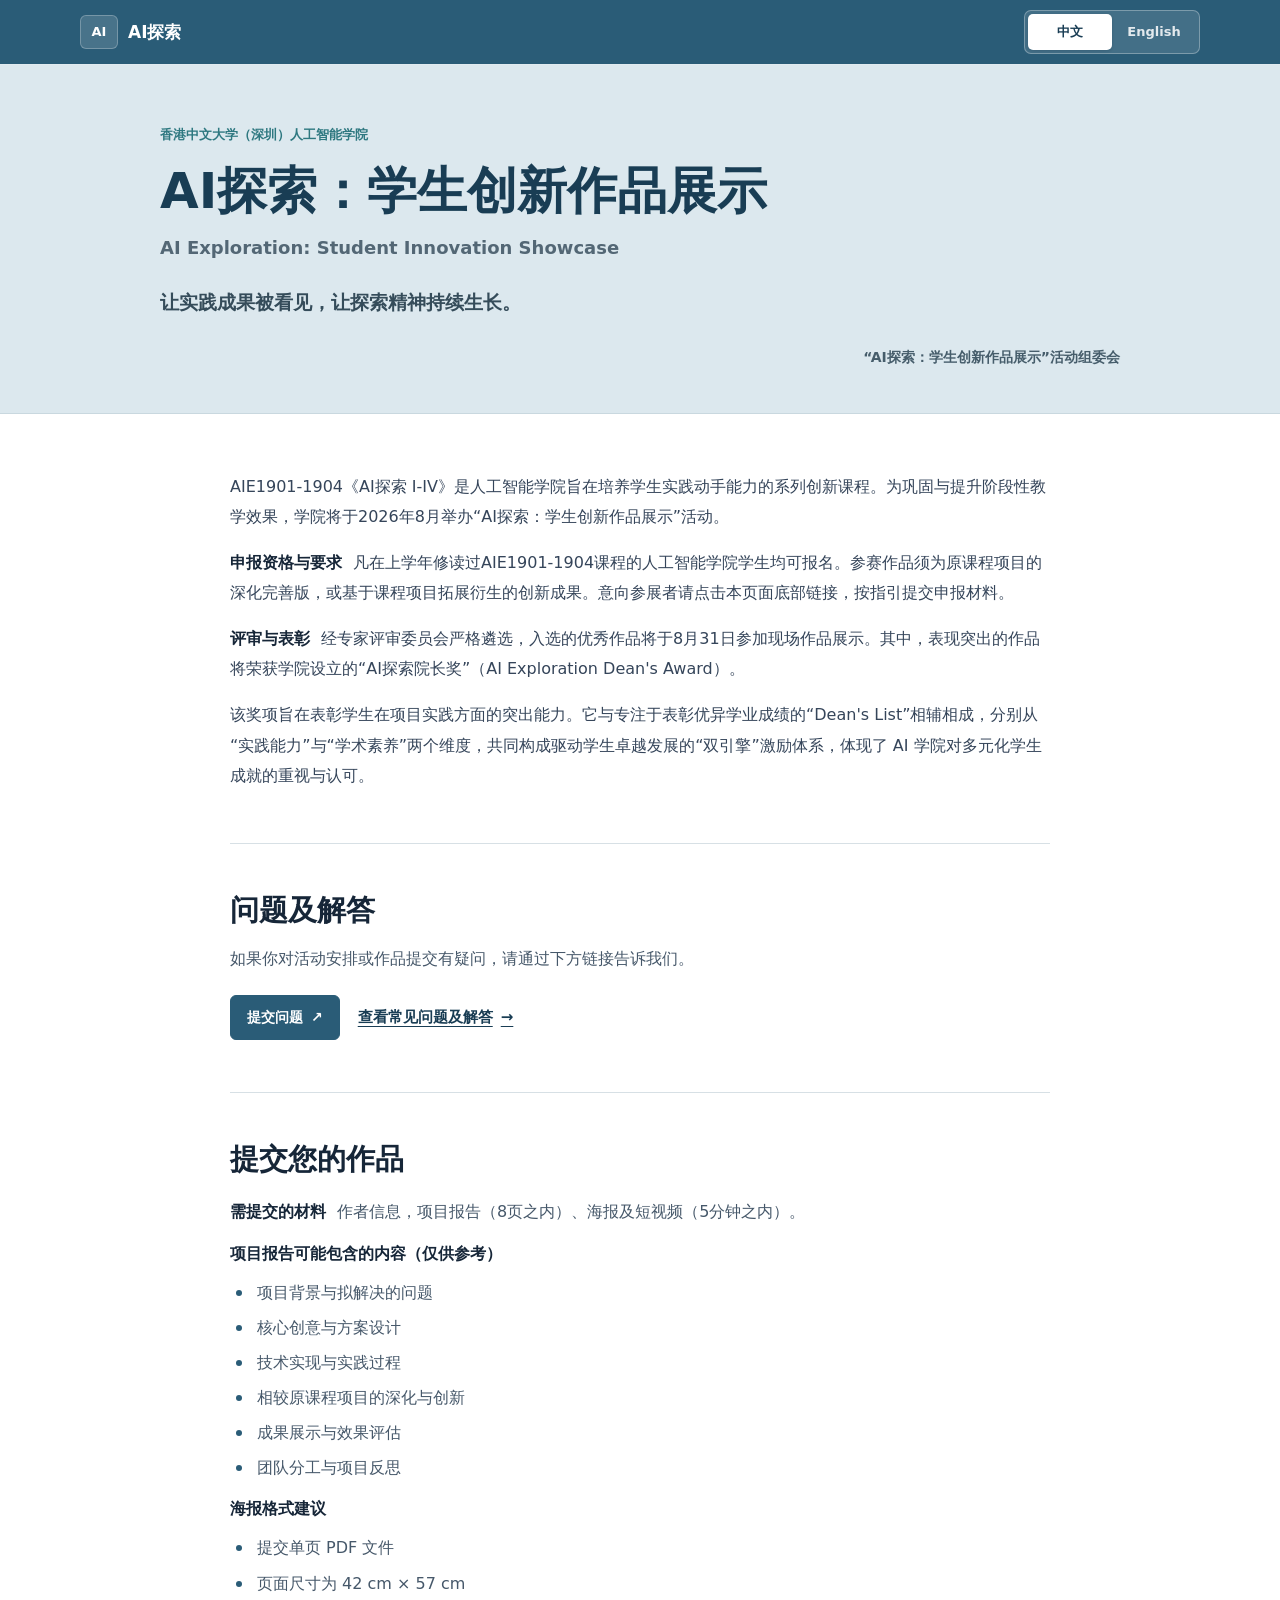
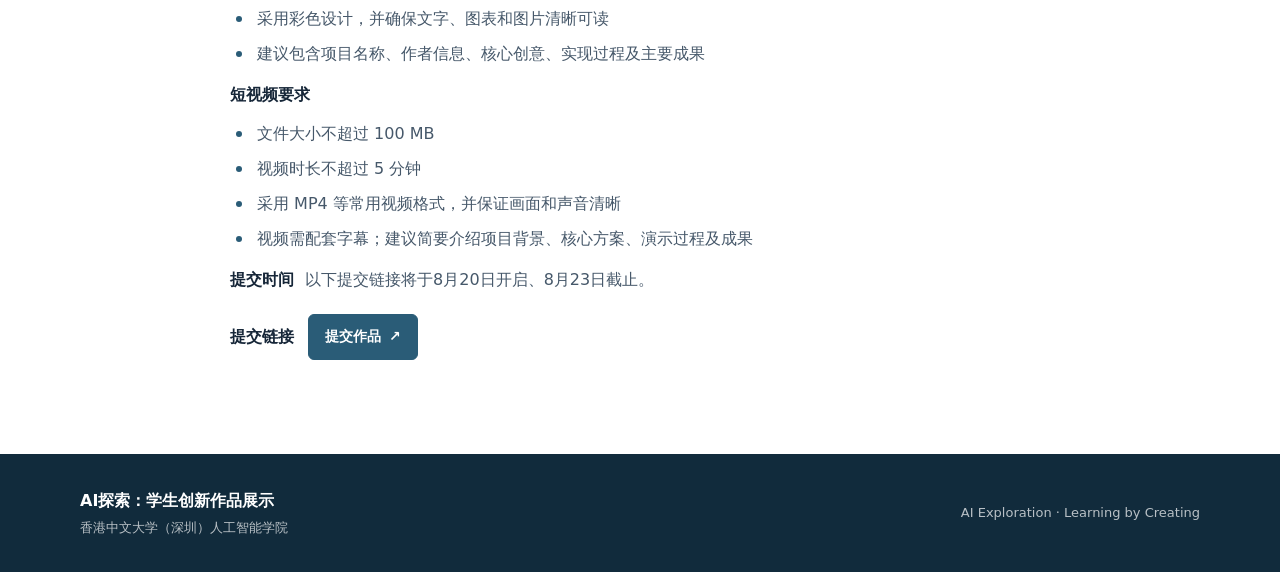
==== index.html @ a1a2e2e6 "UD" ====
<!DOCTYPE html>
<html lang="zh-CN">
<head>
  <meta charset="UTF-8" />
  <meta name="viewport" content="width=device-width, initial-scale=1.0" />
  <meta name="description" content="AI探索系列课程学生创新作品展示活动信息与参与入口" />
  <title>AI探索：学生创新作品展示</title>
  <link rel="icon" type="image/png" href="./assets/images/favicon.png" />
  <link rel="apple-touch-icon" href="./assets/images/favicon.png" />
  <link rel="stylesheet" href="./css/style.css?v=20260812-2" />
</head>
<body>
  <header class="site-header">
    <div class="container nav-wrap">
      <a class="brand" href="#top" aria-label="AI Exploration">
        <span class="brand-mark" aria-hidden="true">AI</span>
        <span class="brand-text" id="brand-text">AI探索</span>
      </a>
      <div class="language-switch" id="language-switch" role="group" aria-label="选择网站语言">
        <button type="button" data-language="zh" class="active" aria-pressed="true">中文</button>
        <button type="button" data-language="en" aria-pressed="false">English</button>
      </div>
    </div>
  </header>

  <main id="app" tabindex="-1"></main>

  <footer class="site-footer">
    <div class="container footer-grid">
      <div>
        <div class="footer-brand" id="footer-brand">AI探索：学生创新作品展示</div>
        <p id="footer-school">香港中文大学（深圳）人工智能学院</p>
      </div>
      <p class="footer-note" id="footer-note">AI Exploration · Learning by Creating</p>
    </div>
  </footer>

  <script src="./js/data.js?v=20260812-3"></script>
  <script src="./js/app.js?v=20260812-2"></script>
</body>
</html>
---- css/style.css ----
:root {
  --bg: #f4f6f8;
  --surface: #ffffff;
  --surface-soft: #f0f4f5;
  --hero: #dce8ee;
  --text: #162638;
  --muted: #5d6b78;
  --line: #d7e0e5;
  --primary: #2a5c77;
  --primary-dark: #193d54;
  --accent: #2e7880;
  --radius: 6px;
}

* { box-sizing: border-box; }
html { scroll-behavior: smooth; }
body {
  margin: 0;
  min-width: 320px;
  color: var(--text);
  background: var(--bg);
  font-family: Inter, ui-sans-serif, system-ui, -apple-system, BlinkMacSystemFont, "Segoe UI", "PingFang SC", "Microsoft YaHei", sans-serif;
  line-height: 1.65;
  -webkit-font-smoothing: antialiased;
}

a { color: inherit; text-decoration: none; }
button { font: inherit; }
h1, h2, h3, p { margin: 0; letter-spacing: 0; }
h1, h2, h3 { line-height: 1.25; }
.container { width: min(1120px, calc(100% - 40px)); margin: 0 auto; }

.site-header {
  position: sticky;
  top: 0;
  z-index: 50;
  background: var(--primary);
  box-shadow: 0 1px 0 rgba(255,255,255,.16);
}
.nav-wrap { min-height: 64px; display: flex; align-items: center; justify-content: space-between; gap: 20px; }
.brand { display: inline-flex; align-items: center; gap: 10px; color: #fff; font-weight: 800; }
.brand-mark {
  width: 38px;
  height: 34px;
  border: 1px solid rgba(255,255,255,.25);
  border-radius: var(--radius);
  display: inline-flex;
  align-items: center;
  justify-content: center;
  background: rgba(255,255,255,.14);
  font-size: 13px;
}
.brand-text { font-size: 17px; }
.language-switch {
  padding: 3px;
  border: 1px solid rgba(255,255,255,.3);
  border-radius: 7px;
  display: inline-grid;
  grid-template-columns: 1fr 1fr;
  background: rgba(255,255,255,.12);
}
.language-switch button {
  min-width: 84px;
  min-height: 36px;
  padding: 6px 12px;
  border: 0;
  border-radius: 5px;
  background: transparent;
  color: rgba(255,255,255,.85);
  font-size: 13px;
  font-weight: 750;
  cursor: pointer;
}
.language-switch button.active { background: #fff; color: var(--primary-dark); box-shadow: 0 1px 3px rgba(8,25,46,.16); }

.activity-hero {
  min-height: 350px;
  display: flex;
  align-items: center;
  color: var(--text);
  background: var(--hero);
  border-bottom: 1px solid #c9d8df;
}
.hero-content {
  width: min(960px, calc(100% - 40px));
  padding-top: 54px;
  padding-bottom: 38px;
  display: flex;
  flex-direction: column;
}
.hero-eyebrow { margin-bottom: 15px; color: var(--accent); font-size: 13px; font-weight: 820; }
.hero-content h1 { max-width: 900px; color: var(--primary-dark); font-size: 50px; overflow-wrap: anywhere; }
.hero-secondary { margin-top: 10px; color: #536775; font-size: 18px; font-weight: 700; }
.hero-lead { max-width: 760px; margin-top: 24px; color: #354c5a; font-size: 19px; font-weight: 650; }
.hero-signature { margin-top: 28px; align-self: flex-end; color: #465d6b; font-size: 14px; font-weight: 700; text-align: right; }

.document-area { background: var(--surface); }
.document-container { max-width: 960px; padding-top: 58px; padding-bottom: 94px; }
.activity-document { max-width: 820px; margin: 0 auto; }

.document-section { margin-top: 50px; }
.document-section:first-child { margin-top: 0; }
.document-section + .document-section { margin-top: 52px; padding-top: 48px; border-top: 1px solid var(--line); }
.eyebrow { display: block; margin-bottom: 8px; color: var(--accent); font-size: 12px; font-weight: 850; }
.document-section h2 { font-size: 29px; }
.document-prose { margin-top: 22px; color: #35455a; font-size: 16px; line-height: 1.88; }
.award-section .document-prose { margin-top: 0; }
.document-prose p + p { margin-top: 16px; }
.document-prose .greeting { margin-bottom: 16px; color: var(--text); font-weight: 750; }

.labeled-prose strong,
.submission-details strong,
.submission-link-label strong { color: var(--text); font-weight: 800; }
.labeled-prose strong, .submission-details strong { margin-right: 6px; }

.question-section > p { margin-top: 16px; color: #46586a; font-size: 16px; line-height: 1.82; }
.document-link {
  margin-top: 18px;
  display: inline-flex;
  align-items: center;
  gap: 8px;
  color: var(--primary-dark);
  font-size: 15px;
  font-weight: 780;
  text-decoration: underline;
  text-underline-offset: 4px;
}
.question-actions { display: flex; align-items: center; flex-wrap: wrap; gap: 18px; }
.question-actions .document-link { margin-top: 22px; }
.action-button {
  min-height: 44px;
  margin-top: 22px;
  padding: 10px 16px;
  border: 1px solid var(--primary);
  border-radius: var(--radius);
  display: inline-flex;
  align-items: center;
  justify-content: center;
  gap: 8px;
  background: var(--primary);
  color: #fff;
  font-size: 14px;
  font-weight: 780;
  transition: background .18s ease, border-color .18s ease;
}
.action-button:hover { border-color: var(--primary-dark); background: var(--primary-dark); }
.submission-section { scroll-margin-top: 86px; }
.submission-details { margin-top: 20px; color: #46586a; font-size: 16px; line-height: 1.82; }
.submission-details > * + * { margin-top: 12px; }
.labeled-list ul { margin: 7px 0 0; padding-left: 24px; }
.labeled-list li { padding-left: 3px; }
.labeled-list li + li { margin-top: 3px; }
.labeled-list li::marker { color: var(--primary); font-size: 1.15em; }
.submission-action { margin-top: 20px; display: flex; align-items: center; flex-wrap: wrap; gap: 14px; }
.submission-link-label { color: #46586a; font-size: 16px; line-height: 1.82; }
.submission-action .action-button { margin-top: 0; }
.site-footer { padding: 34px 0; background: #112b3c; color: rgba(255,255,255,.7); }
.footer-grid { display: flex; justify-content: space-between; align-items: center; gap: 28px; }
.footer-brand { margin-bottom: 3px; color: #fff; font-size: 16px; font-weight: 820; }
.footer-grid p { font-size: 13px; }
.footer-note { text-align: right; }

a:focus-visible, button:focus-visible, #submission-notice:focus-visible { outline: 3px solid #77b8bd; outline-offset: 3px; }

@media (max-width: 760px) {
  .hero-content h1 { font-size: 40px; }
}

@media (max-width: 600px) {
  .container { width: min(100% - 28px, 1120px); }
  .nav-wrap { min-height: 60px; }
  .brand-text { display: none; }
  .language-switch button { min-width: 72px; min-height: 34px; padding: 5px 9px; }
  .activity-hero { min-height: 360px; }
  .hero-content { padding-top: 48px; padding-bottom: 34px; }
  .hero-content h1 { font-size: 35px; }
  .hero-secondary { font-size: 15px; }
  .hero-lead { font-size: 17px; }
  .hero-signature { max-width: 300px; margin-top: 24px; font-size: 13px; }
  .document-container { padding-top: 42px; padding-bottom: 72px; }
  .document-section { margin-top: 42px; }
  .document-section + .document-section { margin-top: 44px; padding-top: 40px; }
  .document-section h2 { font-size: 25px; overflow-wrap: anywhere; }
  .document-prose, .question-section > p, .submission-details, .submission-link-label { font-size: 15px; text-align: left; }
  .action-button { width: 100%; }
  .submission-action .action-button { width: auto; }
  .question-actions { align-items: stretch; flex-direction: column; gap: 0; }
  .question-actions .document-link { align-self: flex-start; }
  .footer-grid { align-items: flex-start; flex-direction: column; }
  .footer-note { text-align: left; }
}

.faq-page-hero { min-height: 280px; }
.faq-page-hero .hero-content { padding-top: 44px; padding-bottom: 48px; }
.faq-page-hero h1 { font-size: 42px; }
.faq-back-link {
  margin-bottom: 26px;
  display: inline-flex;
  align-items: center;
  gap: 8px;
  color: var(--primary-dark);
  font-size: 14px;
  font-weight: 750;
}
.faq-intro { color: var(--muted); font-size: 16px; line-height: 1.8; }
.faq-list { margin-top: 34px; border-top: 1px solid var(--line); }
.faq-item { padding: 30px 0; border-bottom: 1px solid var(--line); }
.faq-question, .faq-answer { display: grid; grid-template-columns: 32px minmax(0, 1fr); gap: 14px; align-items: start; }
.faq-answer { margin-top: 18px; }
.faq-marker {
  width: 28px;
  height: 28px;
  border-radius: 4px;
  display: inline-flex;
  align-items: center;
  justify-content: center;
  background: var(--primary);
  color: #fff;
  font-size: 12px;
  font-weight: 850;
}
.faq-answer .faq-marker { background: var(--surface-soft); color: var(--primary-dark); }
.faq-question h2 { font-size: 19px; line-height: 1.55; }
.faq-answer p { color: #46586a; font-size: 16px; line-height: 1.82; }
.faq-question-cta { margin-top: 48px; padding-top: 44px; border-top: 1px solid var(--line); }
.faq-question-cta h2 { font-size: 27px; }
.faq-question-cta p { margin-top: 14px; color: #46586a; font-size: 16px; line-height: 1.82; }

@media (max-width: 600px) {
  .faq-page-hero { min-height: 300px; }
  .faq-page-hero h1 { font-size: 34px; }
  .faq-question, .faq-answer { grid-template-columns: 28px minmax(0, 1fr); gap: 10px; }
  .faq-question h2 { font-size: 17px; }
  .faq-answer p, .faq-intro, .faq-question-cta p { font-size: 15px; }
}

@media (prefers-reduced-motion: reduce) {
  html { scroll-behavior: auto; }
  .action-button { transition: none; }
}
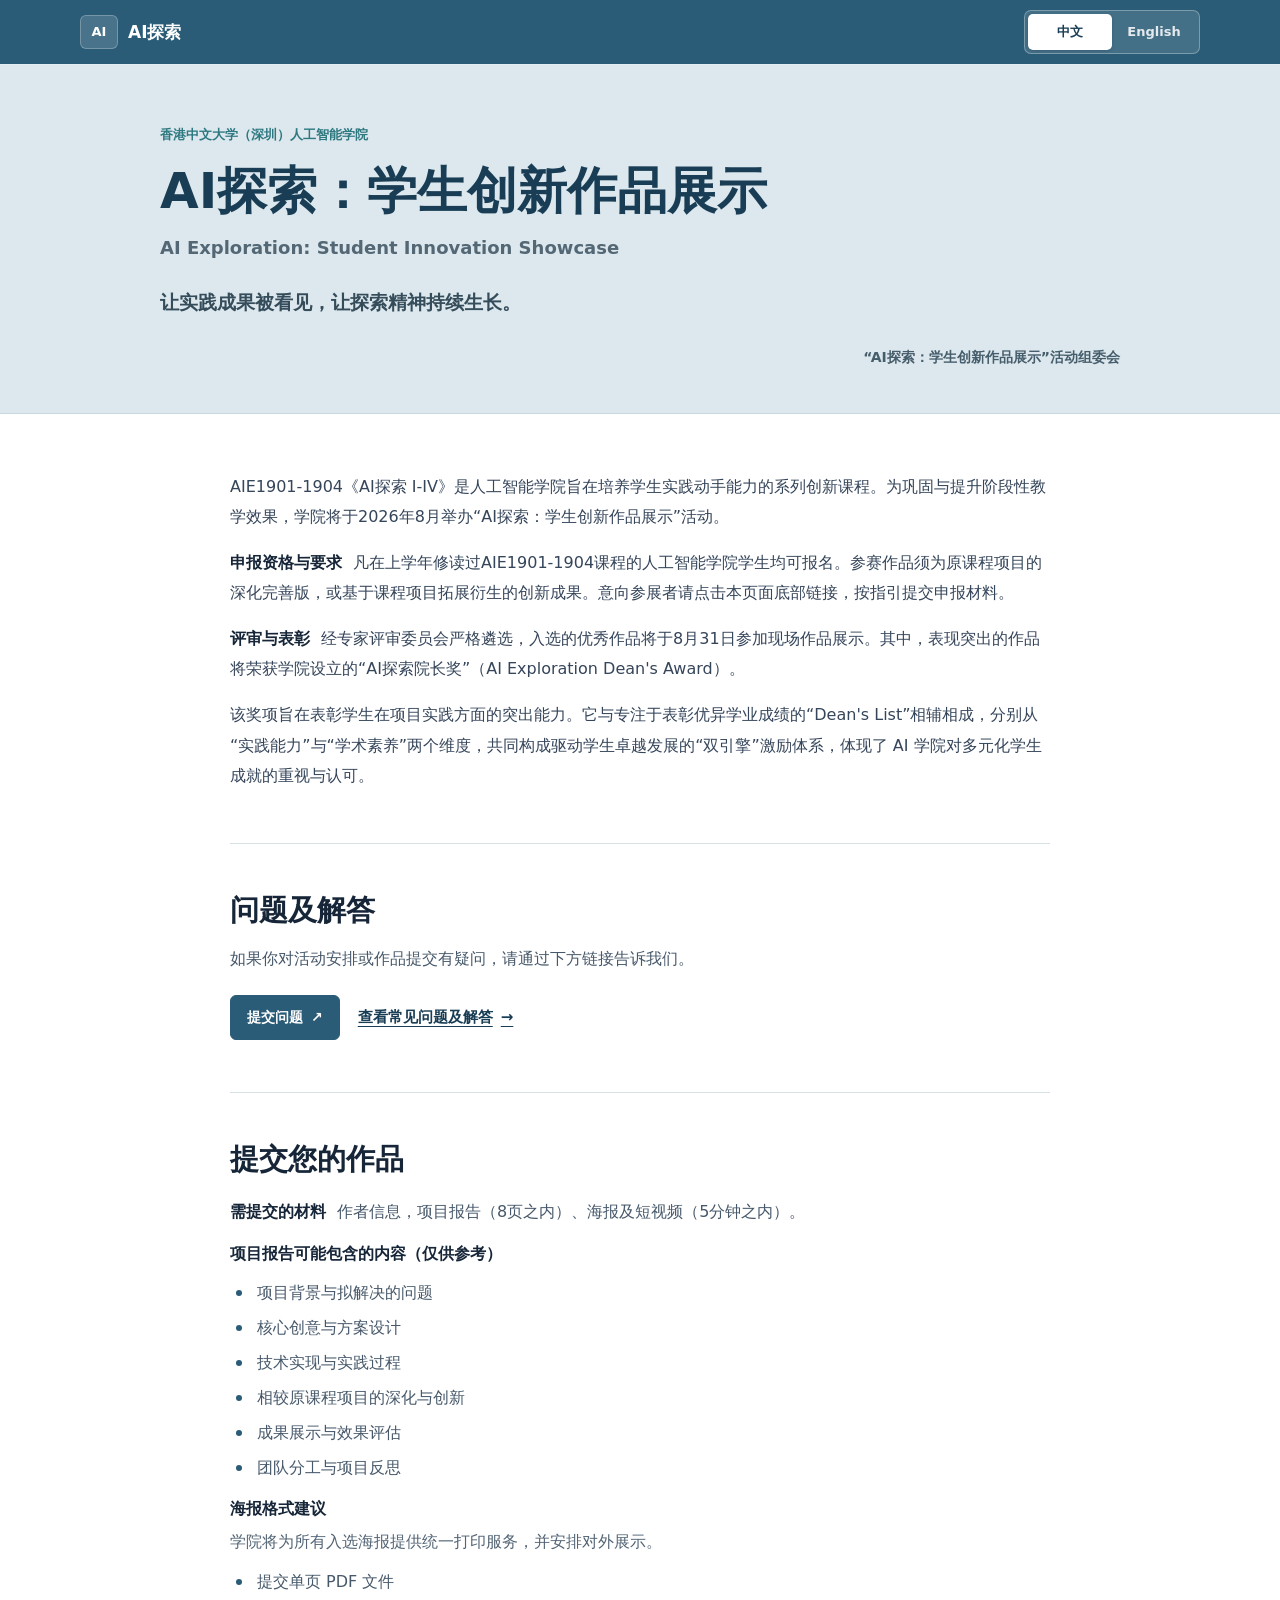
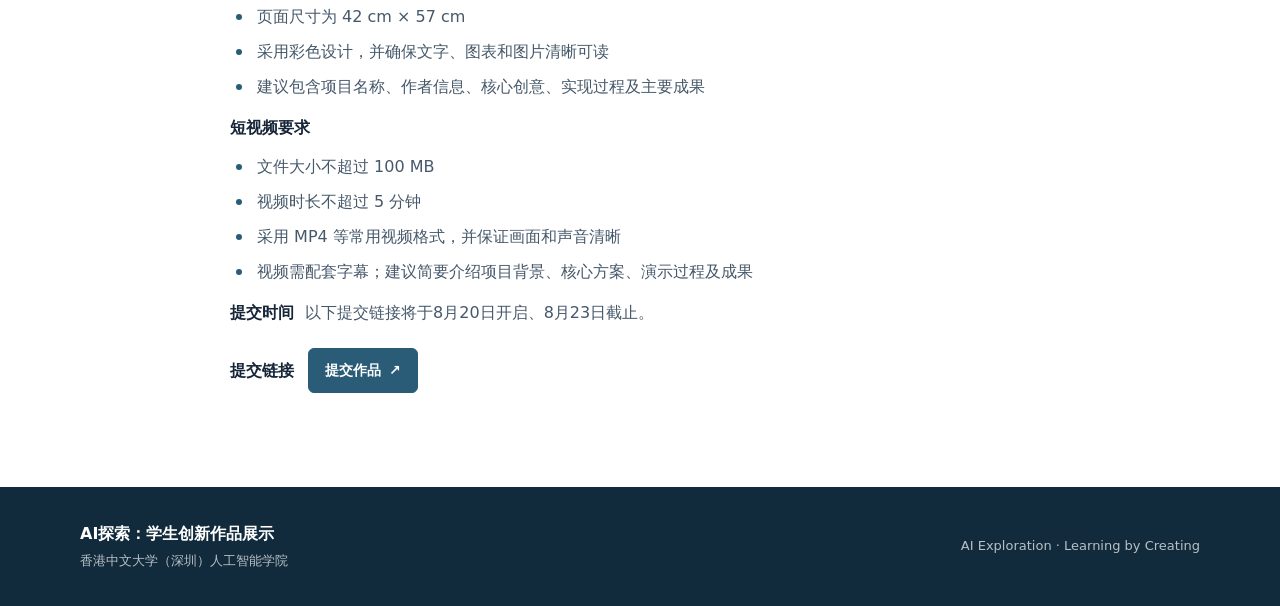
==== commit 6f81537d: "UD" ====
--- a/index.html
+++ b/index.html
@@ -7,7 +7,7 @@
   <title>AI探索：学生创新作品展示</title>
   <link rel="icon" type="image/png" href="./assets/images/favicon.png" />
   <link rel="apple-touch-icon" href="./assets/images/favicon.png" />
-  <link rel="stylesheet" href="./css/style.css?v=20260812-2" />
+  <link rel="stylesheet" href="./css/style.css?v=20260812-4" />
 </head>
 <body>
   <header class="site-header">
@@ -35,7 +35,7 @@
     </div>
   </footer>
 
-  <script src="./js/data.js?v=20260812-3"></script>
-  <script src="./js/app.js?v=20260812-2"></script>
+  <script src="./js/data.js?v=20260812-4"></script>
+  <script src="./js/app.js?v=20260812-4"></script>
 </body>
 </html>
--- a/css/style.css
+++ b/css/style.css
@@ -147,6 +147,7 @@
 .submission-section { scroll-margin-top: 86px; }
 .submission-details { margin-top: 20px; color: #46586a; font-size: 16px; line-height: 1.82; }
 .submission-details > * + * { margin-top: 12px; }
+.labeled-list-note { margin-top: 4px; color: #526475; }
 .labeled-list ul { margin: 7px 0 0; padding-left: 24px; }
 .labeled-list li { padding-left: 3px; }
 .labeled-list li + li { margin-top: 3px; }
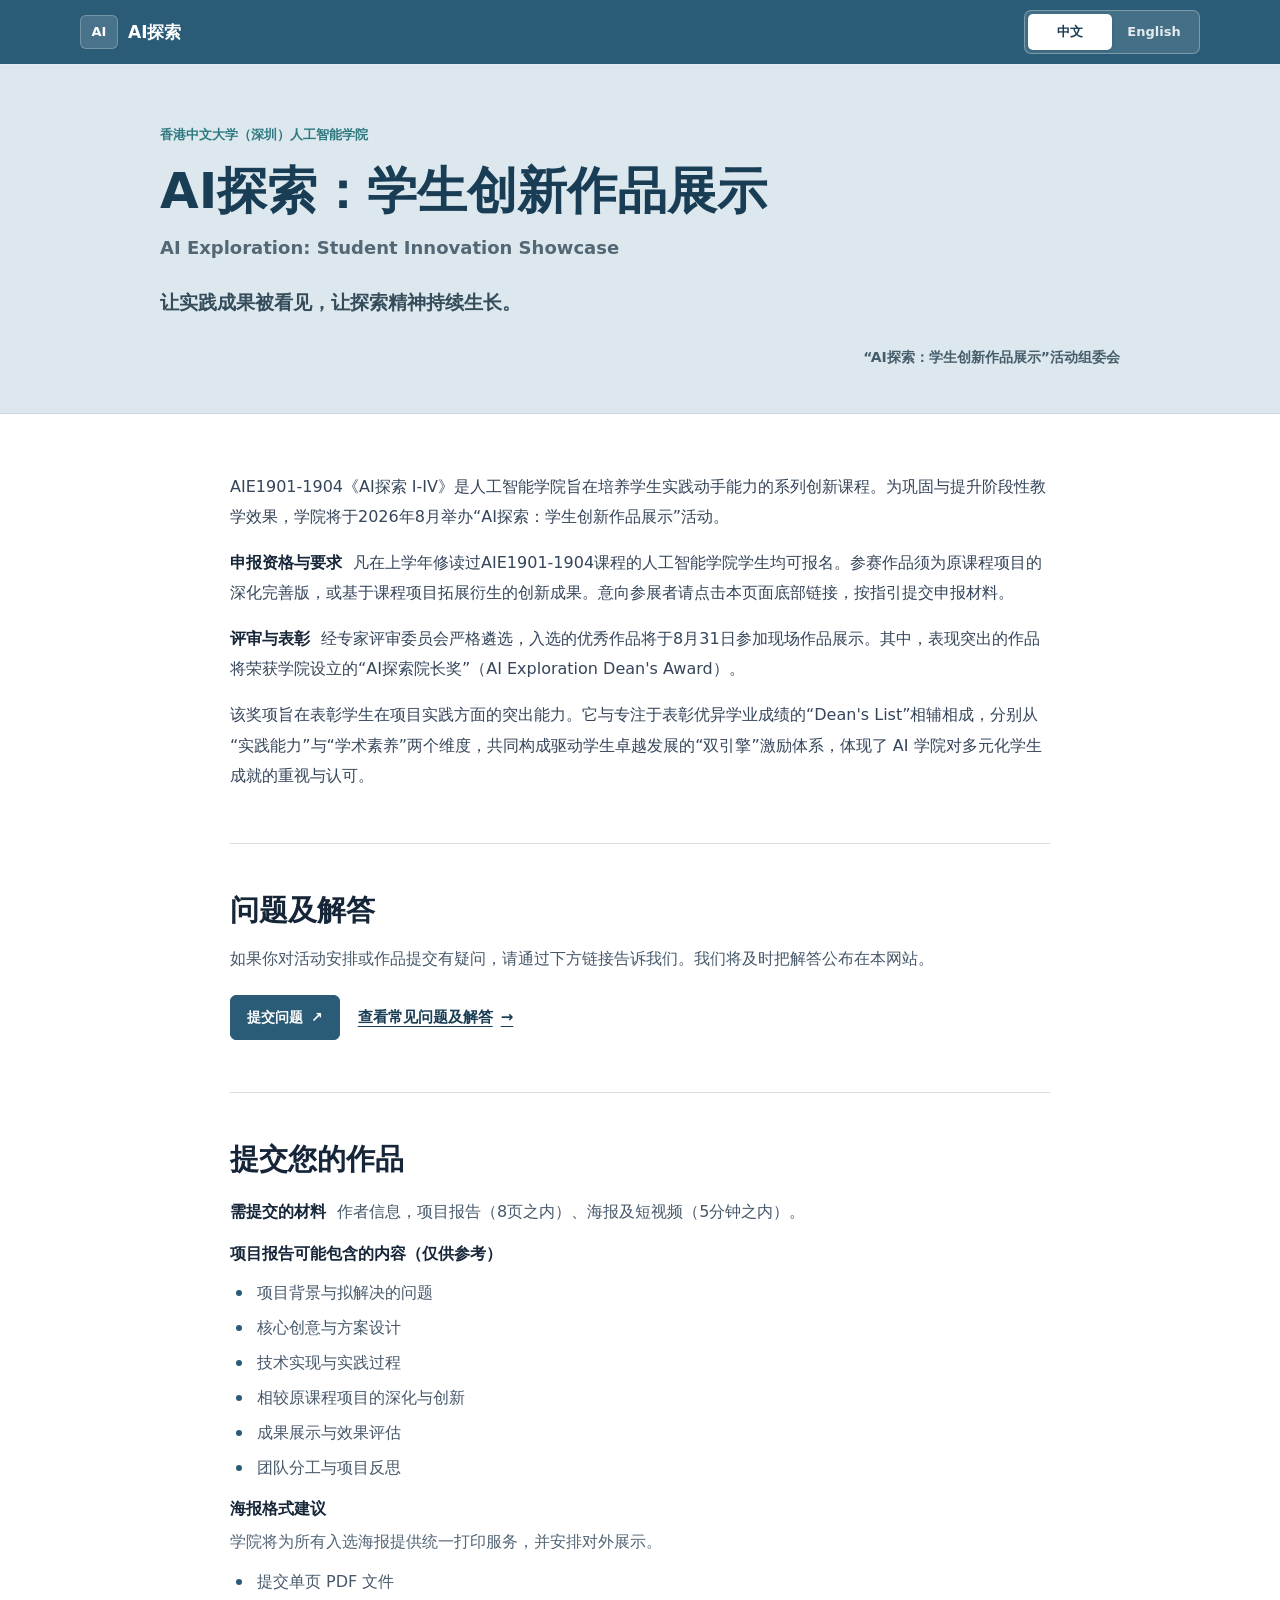
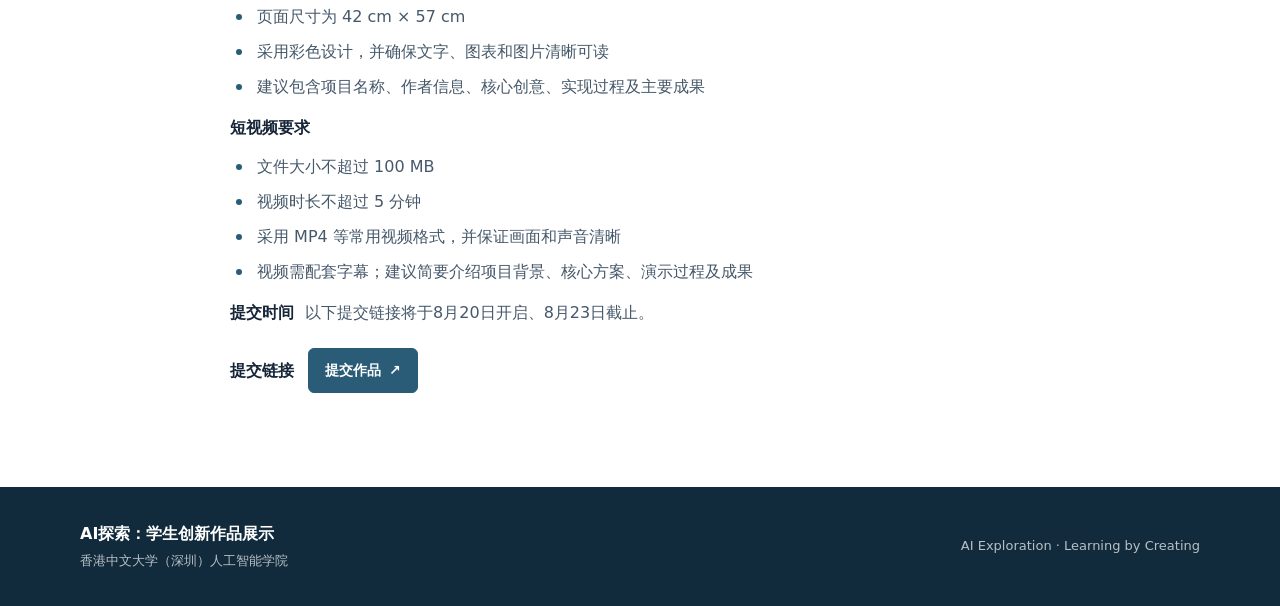
==== commit 35b95532: "UD" ====
--- a/index.html
+++ b/index.html
@@ -35,7 +35,7 @@
     </div>
   </footer>
 
-  <script src="./js/data.js?v=20260812-4"></script>
+  <script src="./js/data.js?v=20260812-5"></script>
   <script src="./js/app.js?v=20260812-4"></script>
 </body>
 </html>
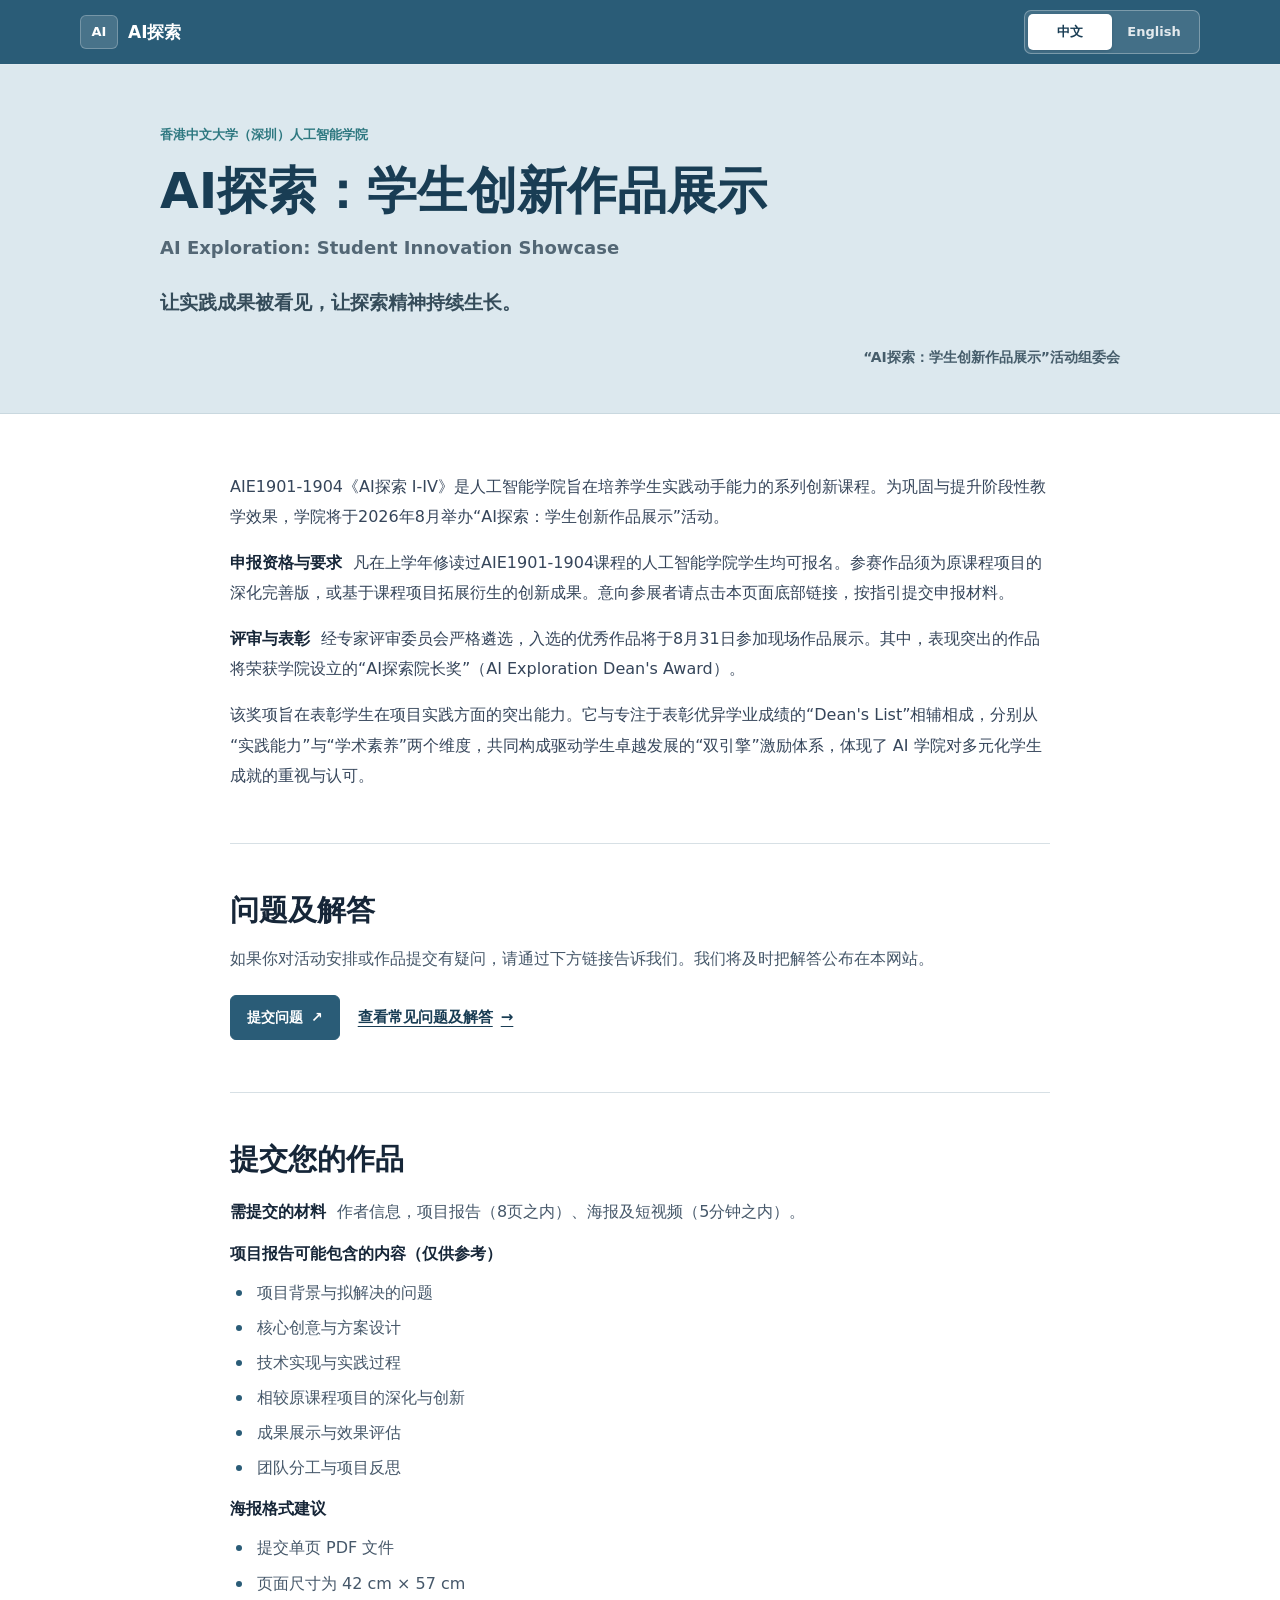
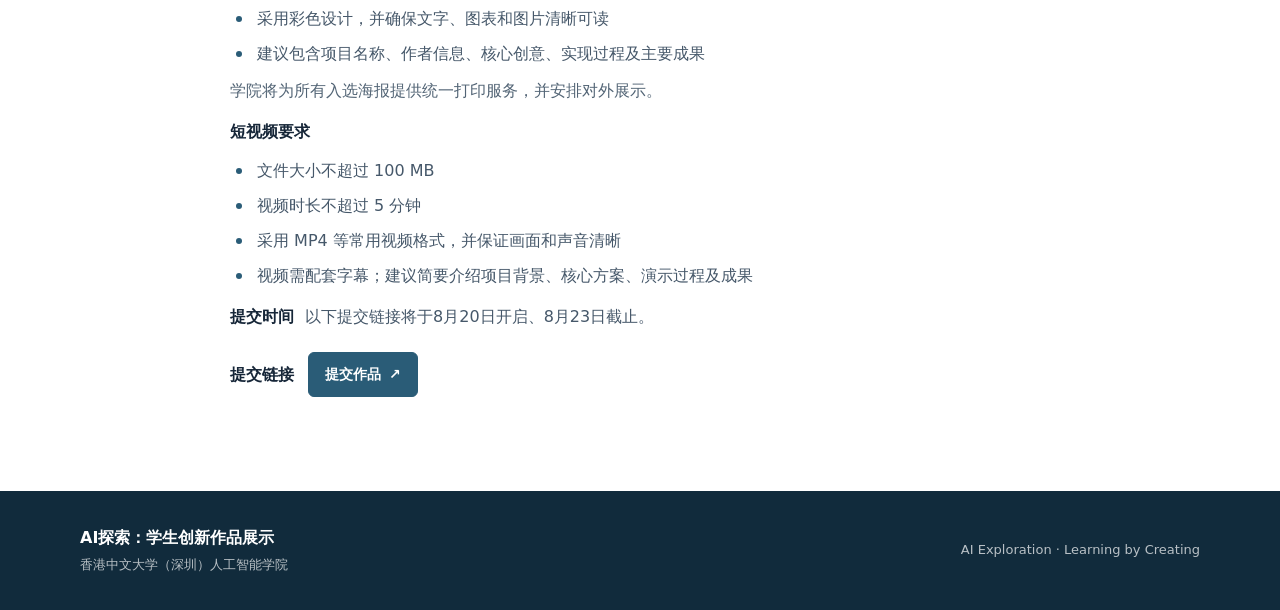
==== commit e94fbdba: "UD" ====
--- a/index.html
+++ b/index.html
@@ -7,7 +7,7 @@
   <title>AI探索：学生创新作品展示</title>
   <link rel="icon" type="image/png" href="./assets/images/favicon.png" />
   <link rel="apple-touch-icon" href="./assets/images/favicon.png" />
-  <link rel="stylesheet" href="./css/style.css?v=20260812-4" />
+  <link rel="stylesheet" href="./css/style.css?v=20260812-6" />
 </head>
 <body>
   <header class="site-header">
@@ -36,6 +36,6 @@
   </footer>
 
   <script src="./js/data.js?v=20260812-5"></script>
-  <script src="./js/app.js?v=20260812-4"></script>
+  <script src="./js/app.js?v=20260812-6"></script>
 </body>
 </html>
--- a/css/style.css
+++ b/css/style.css
@@ -147,7 +147,7 @@
 .submission-section { scroll-margin-top: 86px; }
 .submission-details { margin-top: 20px; color: #46586a; font-size: 16px; line-height: 1.82; }
 .submission-details > * + * { margin-top: 12px; }
-.labeled-list-note { margin-top: 4px; color: #526475; }
+.labeled-list-note { margin-top: 8px; color: #526475; }
 .labeled-list ul { margin: 7px 0 0; padding-left: 24px; }
 .labeled-list li { padding-left: 3px; }
 .labeled-list li + li { margin-top: 3px; }
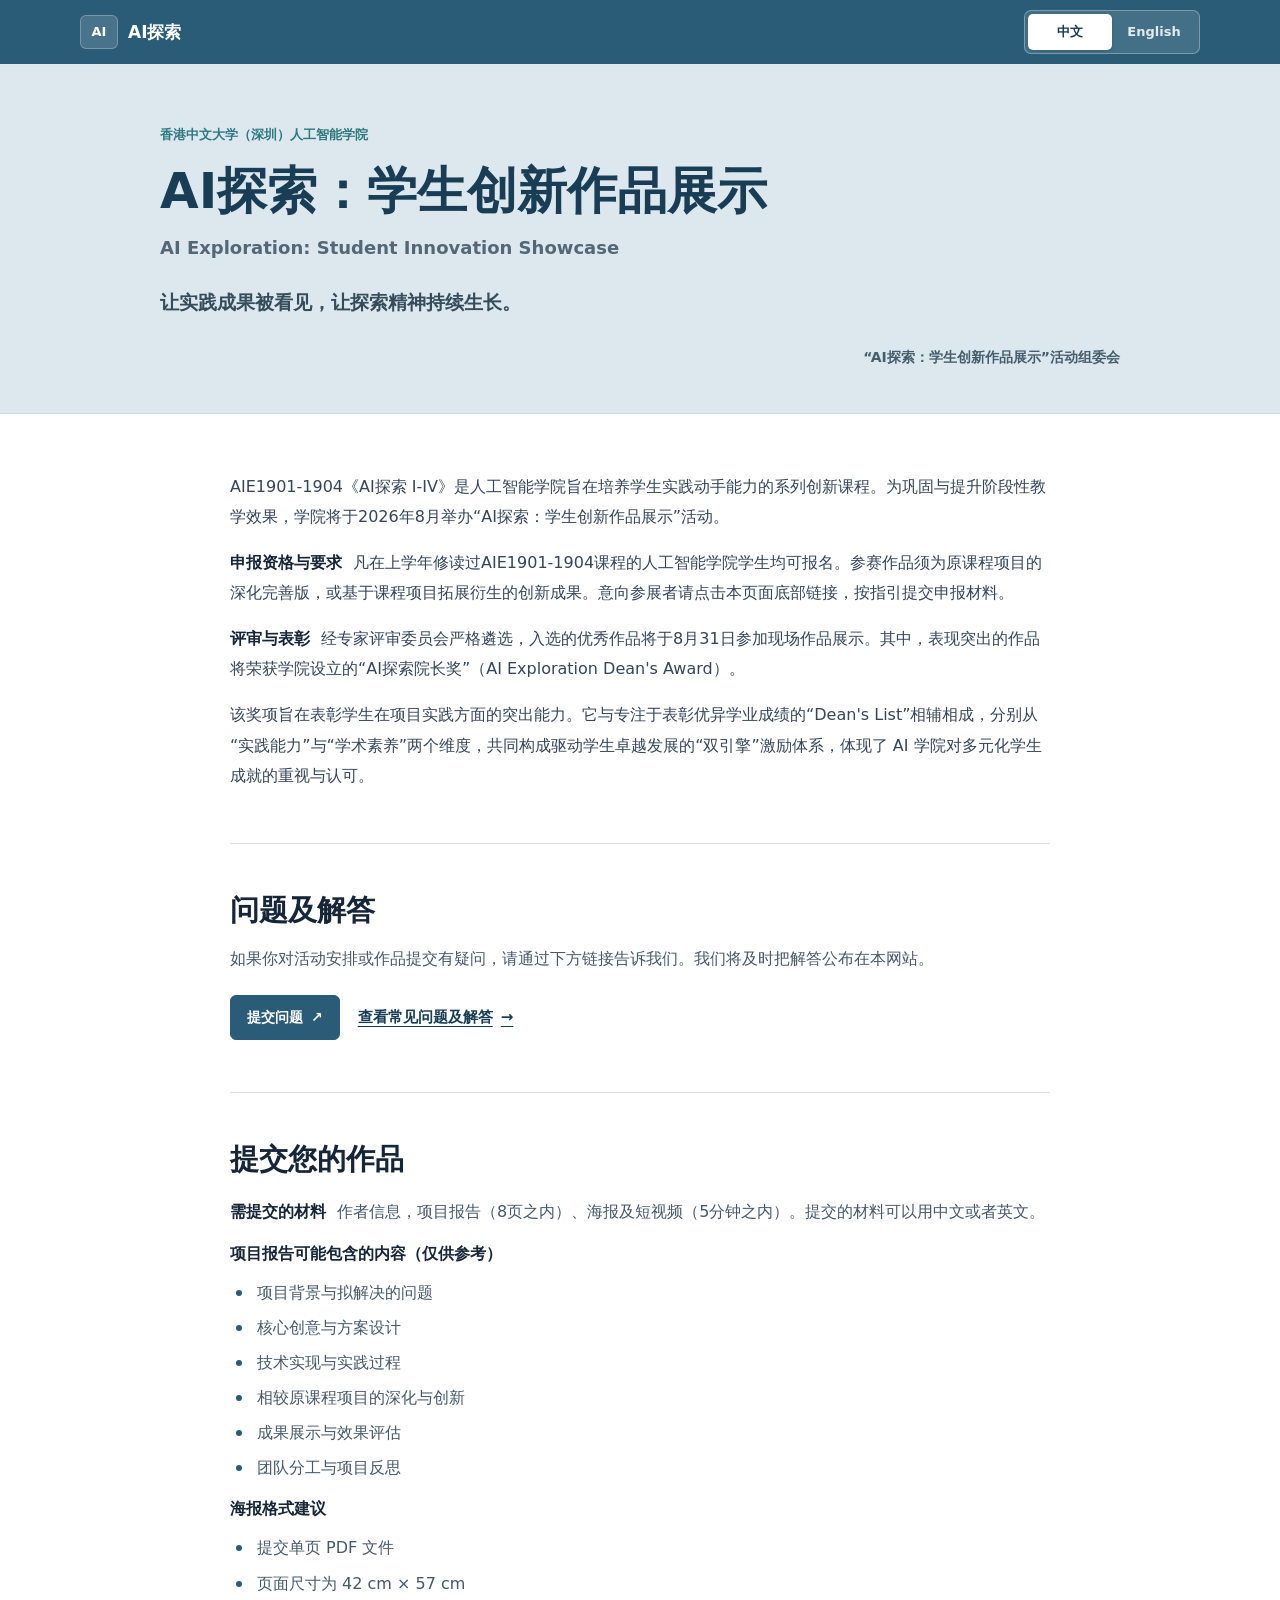
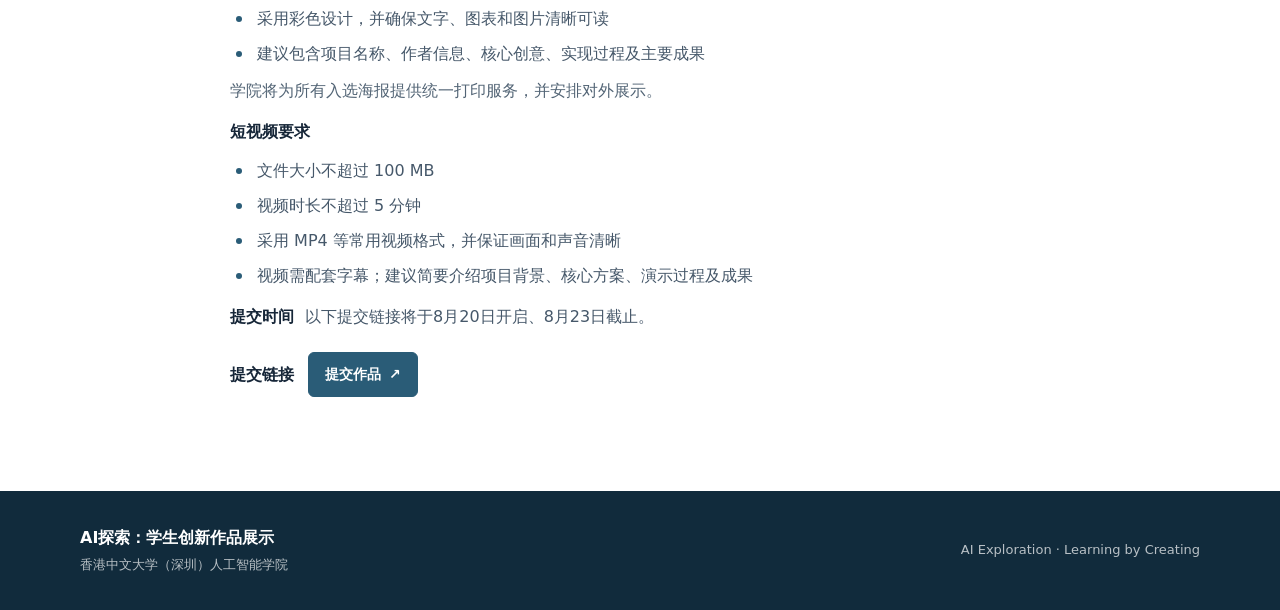
==== commit e17891a8: "UD" ====
--- a/index.html
+++ b/index.html
@@ -35,7 +35,7 @@
     </div>
   </footer>
 
-  <script src="./js/data.js?v=20260812-5"></script>
+  <script src="./js/data.js?v=20260818-1"></script>
   <script src="./js/app.js?v=20260812-6"></script>
 </body>
 </html>
